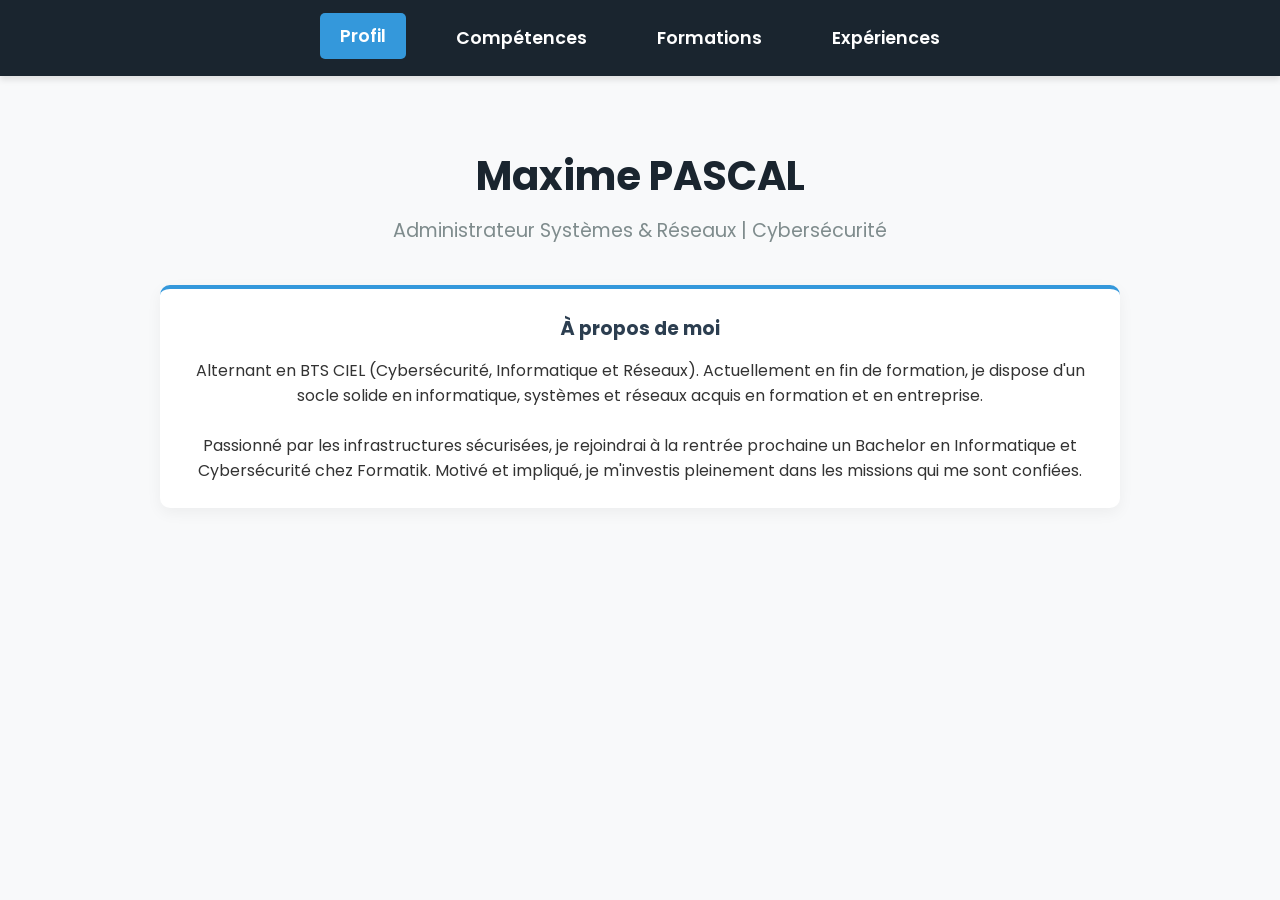
==== index.html @ 517c284e "first commit" ====
<!DOCTYPE html>
<html lang="fr">
<head>
    <meta charset="UTF-8">
    <meta name="viewport" content="width=device-width, initial-scale=1.0">
    <title>Maxime PASCAL - Portfolio</title>
    <link rel="stylesheet" href="style.css">
</head>
<body>

    <header>
        <nav>
            <a href="index.html" class="active">Profil</a>
            <a href="competences.html">Compétences</a>
            <a href="formations.html">Formations</a>
            <a href="experiences.html">Expériences</a>
        </nav>
    </header>

    <div class="container">
        <h1>Maxime PASCAL</h1>
        <p class="subtitle">Administrateur Systèmes & Réseaux | Cybersécurité</p>
        
        <div class="card" style="text-align: center;">
            <h3>À propos de moi</h3>
            <p>Alternant en BTS CIEL (Cybersécurité, Informatique et Réseaux). Actuellement en fin de formation, je dispose d'un socle solide en informatique, systèmes et réseaux acquis en formation et en entreprise.</p>
            <br>
            <p>Passionné par les infrastructures sécurisées, je rejoindrai à la rentrée prochaine un Bachelor en Informatique et Cybersécurité chez Formatik. Motivé et impliqué, je m'investis pleinement dans les missions qui me sont confiées.</p>
        </div>
    </div>

    <script src="script.js"></script>
</body>
</html>
---- style.css ----
/* Importation d'une police moderne */
@import url('https://fonts.googleapis.com/css2?family=Poppins:wght@300;400;600&display=swap');

* {
    margin: 0;
    padding: 0;
    box-sizing: border-box;
    font-family: 'Poppins', sans-serif;
}

body {
    background-color: #f8f9fa;
    color: #333;
}

/* Barre de navigation */
header {
    background-color: #1a252f;
    padding: 15px 0;
    position: sticky;
    top: 0;
    z-index: 1000;
    box-shadow: 0 4px 6px rgba(0,0,0,0.1);
}

nav {
    display: flex;
    justify-content: center;
    gap: 30px;
}

nav a {
    color: white;
    text-decoration: none;
    font-size: 1.1rem;
    font-weight: 600;
    padding: 10px 20px;
    border-radius: 5px;
    transition: background 0.3s ease, transform 0.2s;
}

nav a:hover, nav a.active {
    background-color: #3498db;
    transform: translateY(-2px);
}

/* Conteneur principal */
.container {
    max-width: 1000px;
    margin: 50px auto;
    padding: 20px;
    animation: fadeIn 0.8s ease-in-out;
}

/* Titres */
h1 {
    font-size: 2.5rem;
    color: #1a252f;
    margin-bottom: 10px;
    text-align: center;
}

h2 {
    color: #3498db;
    margin-bottom: 30px;
    text-align: center;
}

p.subtitle {
    text-align: center;
    font-size: 1.2rem;
    color: #7f8c8d;
    margin-bottom: 40px;
}

/* Grille pour les cartes (compétences, expériences...) */
.grid {
    display: grid;
    grid-template-columns: repeat(auto-fit, minmax(300px, 1fr));
    gap: 20px;
}

/* Style des cartes */
.card {
    background: white;
    padding: 25px;
    border-radius: 10px;
    box-shadow: 0 5px 15px rgba(0,0,0,0.05);
    border-top: 4px solid #3498db;
    transition: transform 0.3s, box-shadow 0.3s;
}

.card:hover {
    transform: translateY(-10px);
    box-shadow: 0 10px 25px rgba(0,0,0,0.15);
}

.card h3 {
    margin-bottom: 15px;
    color: #2c3e50;
}

/* Tags pour les technos */
.tags {
    margin-top: 15px;
}

.tag {
    display: inline-block;
    background: #ecf0f1;
    color: #2c3e50;
    padding: 5px 12px;
    border-radius: 20px;
    font-size: 0.9rem;
    margin: 5px 5px 0 0;
    font-weight: 600;
}

/* Animation d'apparition */
@keyframes fadeIn {
    from { opacity: 0; transform: translateY(20px); }
    to { opacity: 1; transform: translateY(0); }
}
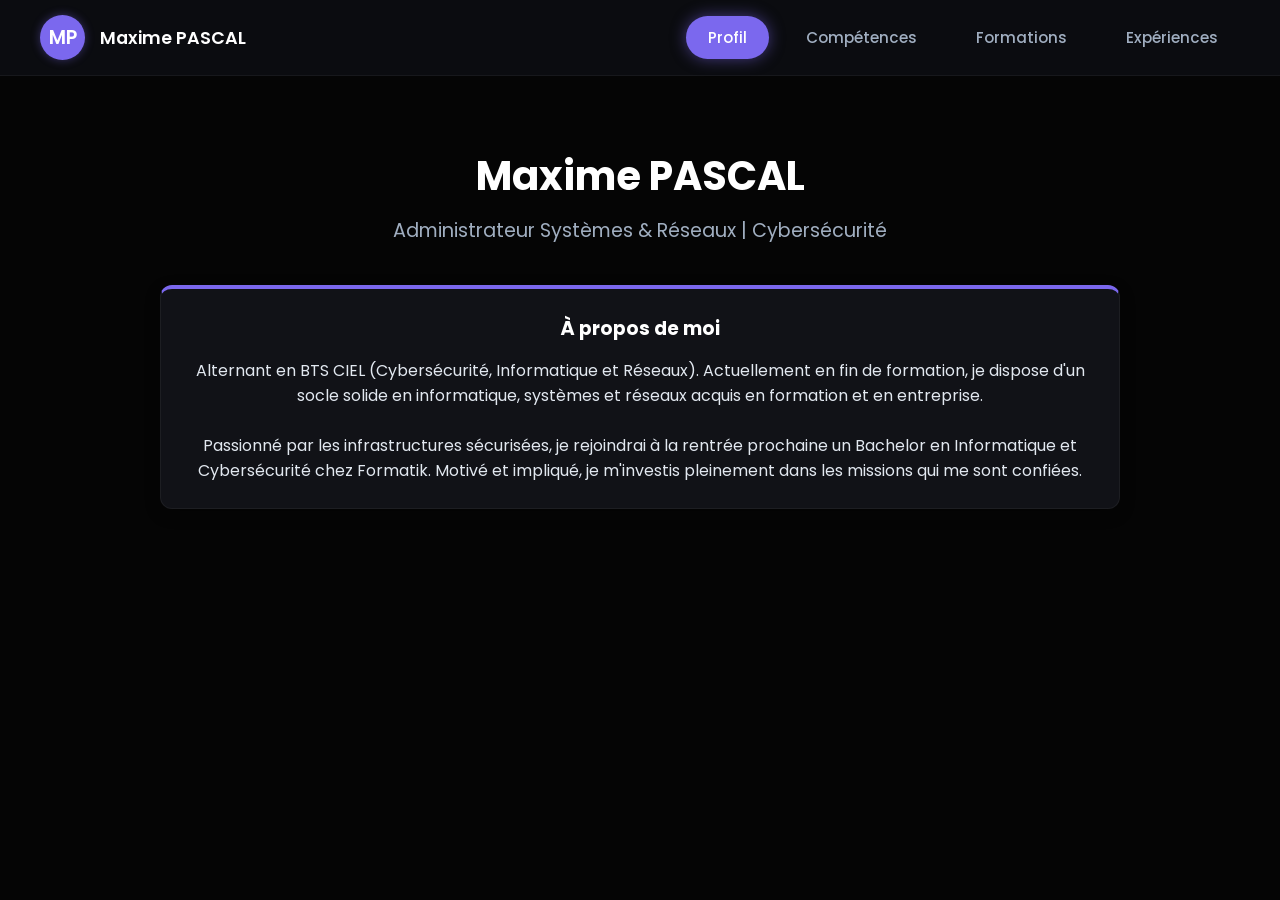
==== commit d96742d4: "V1.1" ====
--- a/index.html
+++ b/index.html
@@ -9,6 +9,17 @@
 <body>
 
     <header>
+        <div class="profile-section">
+            <div class="profile-badge">MP</div>
+            <span class="profile-name">Maxime PASCAL</span>
+            
+            <div class="profile-tooltip">
+                <p>BTS CIEL / Futur Bachelor Cybersécurité</p>
+                <p>19 ans</p>
+                <p>Permis B - Véhiculé</p>
+            </div>
+        </div>
+
         <nav>
             <a href="index.html" class="active">Profil</a>
             <a href="competences.html">Compétences</a>
@@ -29,6 +40,5 @@
         </div>
     </div>
 
-    <script src="script.js"></script>
 </body>
 </html>
--- a/style.css
+++ b/style.css
@@ -1,5 +1,4 @@
-/* Importation d'une police moderne */
-@import url('https://fonts.googleapis.com/css2?family=Poppins:wght@300;400;600&display=swap');
+@import url('https://fonts.googleapis.com/css2?family=Poppins:wght@300;400;500;600&display=swap');
 
 * {
     margin: 0;
@@ -8,43 +7,119 @@
     font-family: 'Poppins', sans-serif;
 }
 
+/* --- MODE SOMBRE GLOBAL --- */
 body {
-    background-color: #f8f9fa;
-    color: #333;
+    background-color: #050505; /* Fond noir profond */
+    color: #e2e8f0; /* Texte gris clair */
 }
 
-/* Barre de navigation */
+/* --- LE HEADER --- */
 header {
-    background-color: #1a252f;
-    padding: 15px 0;
+    background-color: #0b0c10;
+    padding: 15px 40px;
+    display: flex;
+    justify-content: space-between;
+    align-items: center;
     position: sticky;
     top: 0;
     z-index: 1000;
-    box-shadow: 0 4px 6px rgba(0,0,0,0.1);
+    border-bottom: 1px solid rgba(255, 255, 255, 0.05);
 }
 
+/* --- PROFIL (GAUCHE) --- */
+.profile-section {
+    display: flex;
+    align-items: center;
+    gap: 15px;
+    position: relative;
+    cursor: default;
+}
+
+/* Le cercle avec les initiales MP */
+.profile-badge {
+    width: 45px;
+    height: 45px;
+    border-radius: 50%;
+    background-color: #7B68EE; /* Violet/Bleu */
+    color: white;
+    display: flex;
+    align-items: center;
+    justify-content: center;
+    font-weight: 600;
+    font-size: 1.2rem;
+    box-shadow: 0 0 10px rgba(123, 104, 238, 0.4);
+    border: 2px solid transparent;
+    transition: all 0.3s ease;
+}
+
+.profile-name {
+    color: white;
+    font-weight: 600;
+    font-size: 1.1rem;
+}
+
+.profile-section:hover .profile-badge {
+    box-shadow: 0 0 20px rgba(123, 104, 238, 0.8);
+}
+
+/* --- BULLE D'INFO AU SURVOL --- */
+.profile-tooltip {
+    position: absolute;
+    top: 100%; 
+    left: 0;
+    margin-top: 15px;
+    background-color: #1a1b26;
+    color: #cbd5e1;
+    padding: 15px;
+    border-radius: 12px;
+    width: max-content;
+    box-shadow: 0 10px 25px rgba(0,0,0,0.8);
+    border: 1px solid rgba(255, 255, 255, 0.1);
+    
+    /* Animation gérée ici */
+    opacity: 0;
+    visibility: hidden;
+    transform: translateY(-15px);
+    transition: all 0.3s cubic-bezier(0.68, -0.55, 0.265, 1.55);
+    z-index: 1001;
+}
+
+.profile-tooltip p {
+    margin: 8px 0;
+    font-size: 0.9rem;
+}
+
+/* Fait apparaître la bulle quand la souris est sur la zone profil */
+.profile-section:hover .profile-tooltip {
+    opacity: 1;
+    visibility: visible;
+    transform: translateY(0);
+}
+
+/* --- MENU DE NAVIGATION (DROITE) --- */
 nav {
     display: flex;
-    justify-content: center;
-    gap: 30px;
+    gap: 15px;
 }
 
 nav a {
-    color: white;
+    background-color: transparent;
+    color: #a0aec0;
     text-decoration: none;
-    font-size: 1.1rem;
-    font-weight: 600;
-    padding: 10px 20px;
-    border-radius: 5px;
-    transition: background 0.3s ease, transform 0.2s;
+    font-size: 0.95rem;
+    font-weight: 500;
+    padding: 10px 22px;
+    border-radius: 30px;
+    transition: all 0.3s ease;
 }
 
 nav a:hover, nav a.active {
-    background-color: #3498db;
-    transform: translateY(-2px);
+    background-color: #7B68EE;
+    box-shadow: 0 0 15px rgba(123, 104, 238, 0.5);
+    color: white;
 }
 
-/* Conteneur principal */
+/* --- CONTENU DES PAGES (Cartes et textes) --- */
 .container {
     max-width: 1000px;
     margin: 50px auto;
@@ -52,71 +127,46 @@
     animation: fadeIn 0.8s ease-in-out;
 }
 
-/* Titres */
-h1 {
-    font-size: 2.5rem;
-    color: #1a252f;
-    margin-bottom: 10px;
-    text-align: center;
-}
+h1 { font-size: 2.5rem; color: #fff; margin-bottom: 10px; text-align: center; }
+h2 { color: #7B68EE; margin-bottom: 30px; text-align: center; font-size: 2rem; }
+p.subtitle { text-align: center; font-size: 1.2rem; color: #a0aec0; margin-bottom: 40px; }
 
-h2 {
-    color: #3498db;
-    margin-bottom: 30px;
-    text-align: center;
-}
-
-p.subtitle {
-    text-align: center;
-    font-size: 1.2rem;
-    color: #7f8c8d;
-    margin-bottom: 40px;
-}
-
-/* Grille pour les cartes (compétences, expériences...) */
 .grid {
     display: grid;
     grid-template-columns: repeat(auto-fit, minmax(300px, 1fr));
     gap: 20px;
 }
 
-/* Style des cartes */
 .card {
-    background: white;
+    background: #111217;
     padding: 25px;
-    border-radius: 10px;
-    box-shadow: 0 5px 15px rgba(0,0,0,0.05);
-    border-top: 4px solid #3498db;
+    border-radius: 12px;
+    box-shadow: 0 5px 15px rgba(0,0,0,0.3);
+    border: 1px solid rgba(255,255,255,0.05);
+    border-top: 4px solid #7B68EE;
     transition: transform 0.3s, box-shadow 0.3s;
 }
 
 .card:hover {
     transform: translateY(-10px);
-    box-shadow: 0 10px 25px rgba(0,0,0,0.15);
+    box-shadow: 0 10px 25px rgba(123, 104, 238, 0.2);
 }
 
-.card h3 {
-    margin-bottom: 15px;
-    color: #2c3e50;
-}
+.card h3 { margin-bottom: 15px; color: #fff; }
 
-/* Tags pour les technos */
-.tags {
-    margin-top: 15px;
-}
-
+.tags { margin-top: 15px; }
 .tag {
     display: inline-block;
-    background: #ecf0f1;
-    color: #2c3e50;
+    background: rgba(123, 104, 238, 0.2);
+    color: #7B68EE;
     padding: 5px 12px;
     border-radius: 20px;
     font-size: 0.9rem;
     margin: 5px 5px 0 0;
     font-weight: 600;
+    border: 1px solid rgba(123, 104, 238, 0.3);
 }
 
-/* Animation d'apparition */
 @keyframes fadeIn {
     from { opacity: 0; transform: translateY(20px); }
     to { opacity: 1; transform: translateY(0); }
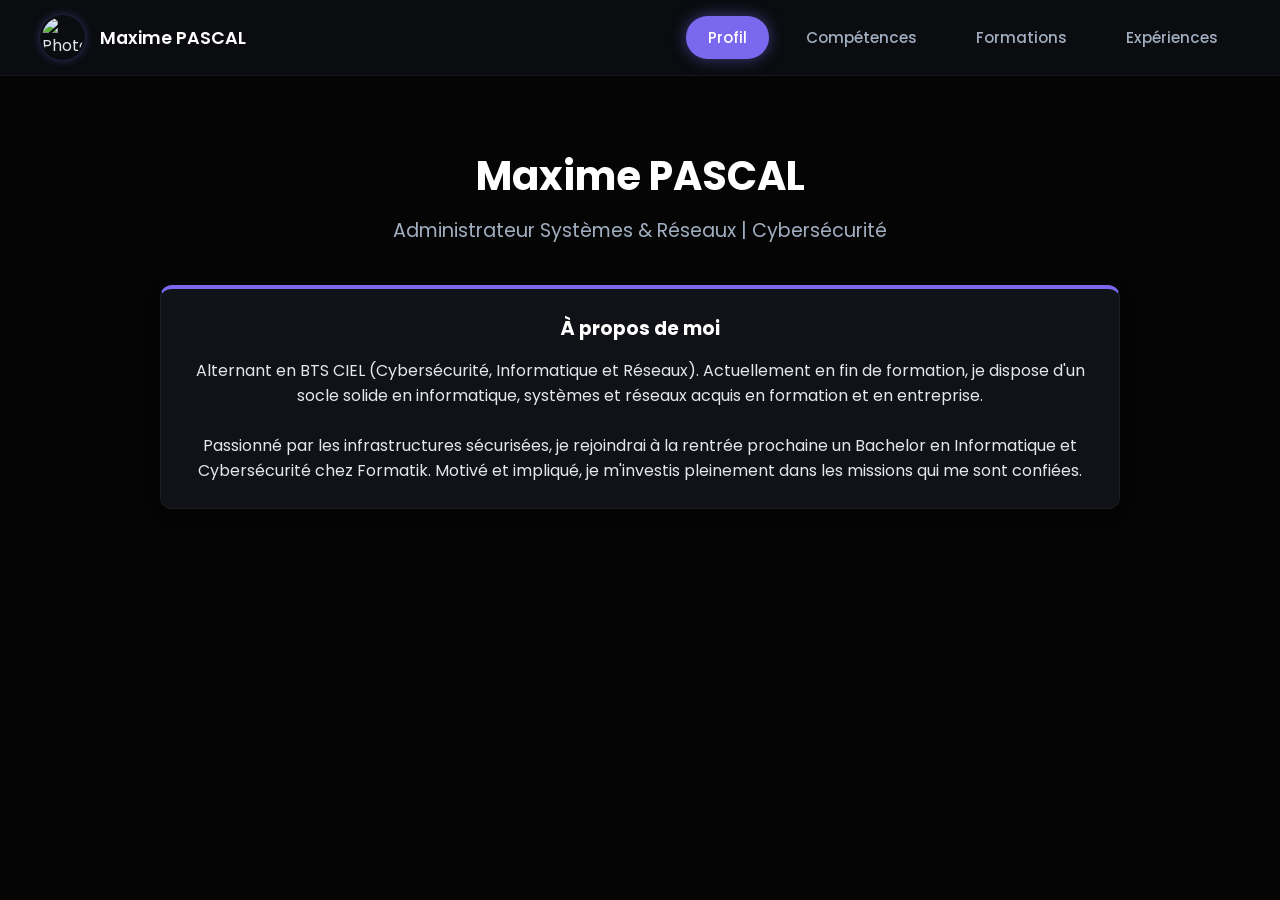
==== commit 518097fc: "V1.1.1" ====
--- a/index.html
+++ b/index.html
@@ -10,13 +10,13 @@
 
     <header>
         <div class="profile-section">
-            <div class="profile-badge">MP</div>
+            <img src="image\Photo_Pascal_maxime.JPEG" alt="Photo de Maxime PASCAL" class="profile-pic">
             <span class="profile-name">Maxime PASCAL</span>
             
             <div class="profile-tooltip">
-                <p>BTS CIEL / Futur Bachelor Cybersécurité</p>
-                <p>19 ans</p>
-                <p>Permis B - Véhiculé</p>
+                <p>🎓 BTS CIEL / Futur Bachelor Cybersécurité</p>
+                <p>🎂 19 ans</p>
+                <p>🚗 Permis B - Véhiculé</p>
             </div>
         </div>
 
--- a/style.css
+++ b/style.css
@@ -35,23 +35,21 @@
     cursor: default;
 }
 
-/* Le cercle avec les initiales MP */
-.profile-badge {
+/* --- La photo de profil circulaire --- */
+.profile-pic {
     width: 45px;
     height: 45px;
-    border-radius: 50%;
-    background-color: #7B68EE; /* Violet/Bleu */
-    color: white;
-    display: flex;
-    align-items: center;
-    justify-content: center;
-    font-weight: 600;
-    font-size: 1.2rem;
+    border-radius: 50%; /* C'est ça qui rend l'image parfaitement ronde */
+    object-fit: cover;  /* C'est ça qui recadre l'image sans l'écraser */
     box-shadow: 0 0 10px rgba(123, 104, 238, 0.4);
     border: 2px solid transparent;
     transition: all 0.3s ease;
 }
 
+.profile-section:hover .profile-pic {
+    box-shadow: 0 0 20px rgba(123, 104, 238, 0.8);
+    border-color: #7B68EE; /* Ajoute un petit contour violet au survol */
+}
 .profile-name {
     color: white;
     font-weight: 600;
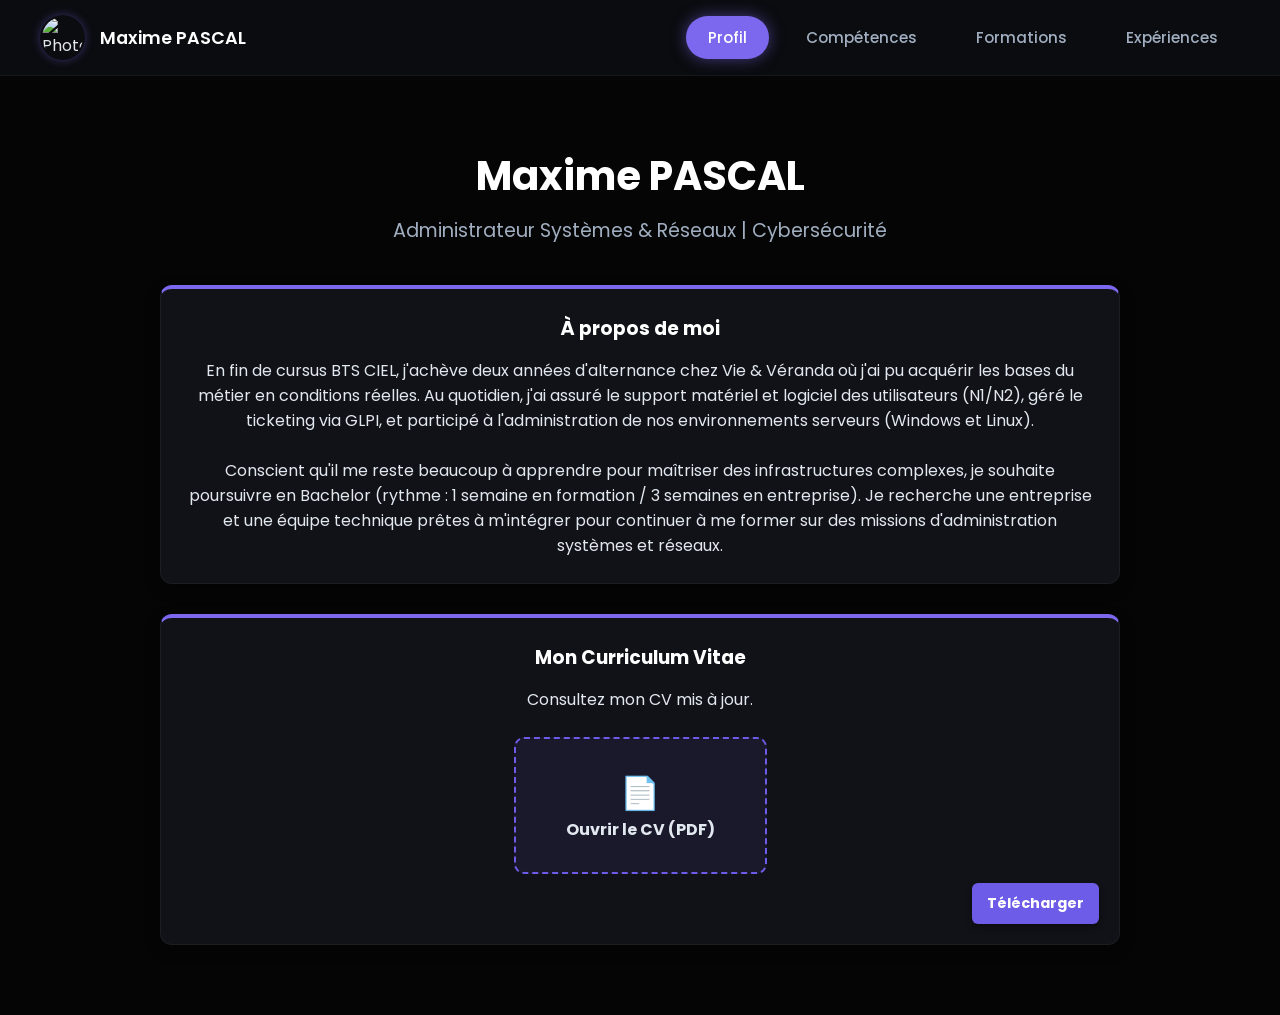
==== commit 0930b6b5: "V1.2" ====
--- a/index.html
+++ b/index.html
@@ -10,13 +10,13 @@
 
     <header>
         <div class="profile-section">
-            <img src="image\Photo_Pascal_maxime.JPEG" alt="Photo de Maxime PASCAL" class="profile-pic">
+            <img src="image/Photo_Pascal_maxime.JPEG" alt="Photo de Maxime PASCAL" class="profile-pic">
             <span class="profile-name">Maxime PASCAL</span>
             
             <div class="profile-tooltip">
-                <p>🎓 BTS CIEL / Futur Bachelor Cybersécurité</p>
-                <p>🎂 19 ans</p>
-                <p>🚗 Permis B - Véhiculé</p>
+                <p>BTS CIEL / Futur Bachelor Cybersécurité</p>
+                <p>19 ans</p>
+                <p>Permis B - Véhiculé</p>
             </div>
         </div>
 
@@ -32,11 +32,28 @@
         <h1>Maxime PASCAL</h1>
         <p class="subtitle">Administrateur Systèmes & Réseaux | Cybersécurité</p>
         
-        <div class="card" style="text-align: center;">
+        <div class="card" style="text-align: center; margin-bottom: 30px;">
             <h3>À propos de moi</h3>
-            <p>Alternant en BTS CIEL (Cybersécurité, Informatique et Réseaux). Actuellement en fin de formation, je dispose d'un socle solide en informatique, systèmes et réseaux acquis en formation et en entreprise.</p>
+            <p>En fin de cursus BTS CIEL, j'achève deux années d'alternance chez Vie & Véranda où j'ai pu acquérir les bases du métier en conditions réelles. Au quotidien, j'ai assuré le support matériel et logiciel des utilisateurs (N1/N2), géré le ticketing via GLPI, et participé à l'administration de nos environnements serveurs (Windows et Linux).</p>
             <br>
-            <p>Passionné par les infrastructures sécurisées, je rejoindrai à la rentrée prochaine un Bachelor en Informatique et Cybersécurité chez Formatik. Motivé et impliqué, je m'investis pleinement dans les missions qui me sont confiées.</p>
+            <p>Conscient qu'il me reste beaucoup à apprendre pour maîtriser des infrastructures complexes, je souhaite poursuivre en Bachelor (rythme : 1 semaine en formation / 3 semaines en entreprise). Je recherche une entreprise et une équipe technique prêtes à m'intégrer pour continuer à me former sur des missions d'administration systèmes et réseaux.</p>
+        </div>
+
+        <div class="card cv-card" style="text-align: center; position: relative; padding-bottom: 70px;">
+            <h3>Mon Curriculum Vitae</h3>
+            <p>Consultez mon CV mis à jour.</p>
+            <br>
+            
+            <a href="CV_Maxime_PASCAL.pdf" target="_blank" style="text-decoration: none; color: inherit; display: inline-block;">
+                <div style="background-color: rgba(108, 92, 231, 0.1); border: 2px dashed #6c5ce7; padding: 30px 50px; border-radius: 10px; cursor: pointer; transition: 0.3s;" onmouseover="this.style.backgroundColor='rgba(108, 92, 231, 0.2)'" onmouseout="this.style.backgroundColor='rgba(108, 92, 231, 0.1)'">
+                    <span style="font-size: 2em;">📄</span><br>
+                    <strong>Ouvrir le CV (PDF)</strong>
+                </div>
+            </a>
+            
+            <a href="CV_Maxime_PASCAL.pdf" download="CV_Maxime_PASCAL.pdf" style="position: absolute; bottom: 20px; right: 20px; background-color: #6c5ce7; color: white; padding: 10px 15px; text-decoration: none; border-radius: 6px; font-weight: bold; font-size: 0.9em; box-shadow: 0 4px 6px rgba(0,0,0,0.3); transition: background-color 0.3s;" onmouseover="this.style.backgroundColor='#5a4bcf'" onmouseout="this.style.backgroundColor='#6c5ce7'">
+                Télécharger
+            </a>
         </div>
     </div>
 
--- a/style.css
+++ b/style.css
@@ -133,8 +133,17 @@
     display: grid;
     grid-template-columns: repeat(auto-fit, minmax(300px, 1fr));
     gap: 20px;
+    position: relative;
 }
 
+/* 🌟 L'astuce magique : masque les autres cartes quand l'une d'elles est survolée */
+.grid:has(.card:hover) .card:not(:hover) {
+    opacity: 0; /* Rend les autres cartes transparentes */
+    transform: scale(0.9); /* Les réduit légèrement pendant qu'elles disparaissent */
+    pointer-events: none; /* Empêche de les survoler par erreur pendant l'animation */
+}
+
+/* --- LES CARTES --- */
 .card {
     background: #111217;
     padding: 25px;
@@ -142,14 +151,26 @@
     box-shadow: 0 5px 15px rgba(0,0,0,0.3);
     border: 1px solid rgba(255,255,255,0.05);
     border-top: 4px solid #7B68EE;
-    transition: transform 0.3s, box-shadow 0.3s;
+    position: relative;
+    z-index: 1;
+    
+    /* On applique la transition sur tout (zoom, opacité, ombre) pour que ce soit fluide */
+    transition: all 0.4s cubic-bezier(0.25, 0.8, 0.25, 1);
 }
 
 .card:hover {
-    transform: translateY(-10px);
-    box-shadow: 0 10px 25px rgba(123, 104, 238, 0.2);
+    /* 🔍 C'est ici qu'on gère le gros zoom (1.3 = +30%) */
+    transform: scale(1.3); 
+    box-shadow: 0 30px 60px rgba(123, 104, 238, 0.5);
+    z-index: 100; /* Fait passer la carte par-dessus les autres */
 }
-
+.card-img {
+    width: 100%; /* L'image prend toute la largeur de la carte */
+    height: 150px; /* Tu peux ajuster cette hauteur */
+    object-fit: cover; /* Coupe l'image proprement si elle ne rentre pas */
+    border-radius: 8px; /* Bords légèrement arrondis */
+    margin-bottom: 15px; /* Espace avec le titre en dessous */
+}
 .card h3 { margin-bottom: 15px; color: #fff; }
 
 .tags { margin-top: 15px; }
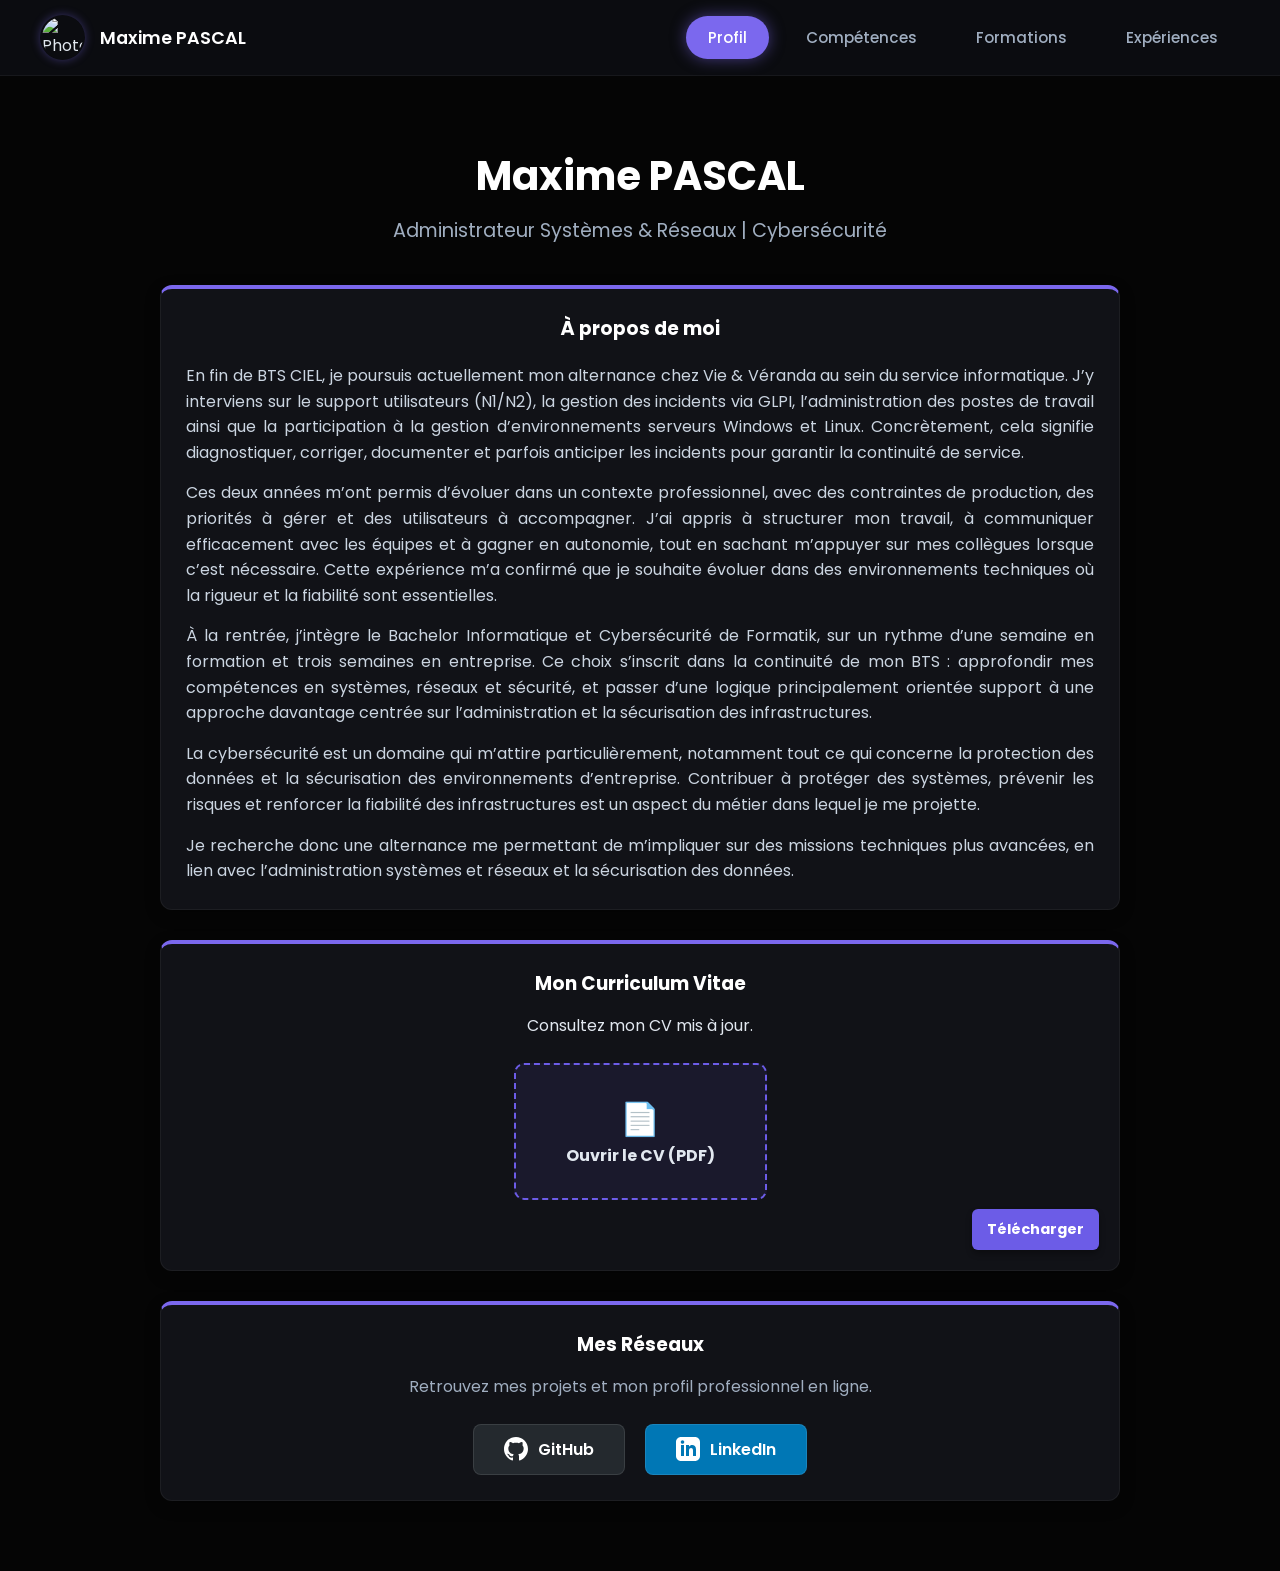
==== commit dd5bdc13: "MAJ Profil" ====
--- a/index.html
+++ b/index.html
@@ -32,11 +32,19 @@
         <h1>Maxime PASCAL</h1>
         <p class="subtitle">Administrateur Systèmes & Réseaux | Cybersécurité</p>
         
-        <div class="card" style="text-align: center; margin-bottom: 30px;">
-            <h3>À propos de moi</h3>
-            <p>En fin de cursus BTS CIEL, j'achève deux années d'alternance chez Vie & Véranda où j'ai pu acquérir les bases du métier en conditions réelles. Au quotidien, j'ai assuré le support matériel et logiciel des utilisateurs (N1/N2), géré le ticketing via GLPI, et participé à l'administration de nos environnements serveurs (Windows et Linux).</p>
-            <br>
-            <p>Conscient qu'il me reste beaucoup à apprendre pour maîtriser des infrastructures complexes, je souhaite poursuivre en Bachelor (rythme : 1 semaine en formation / 3 semaines en entreprise). Je recherche une entreprise et une équipe technique prêtes à m'intégrer pour continuer à me former sur des missions d'administration systèmes et réseaux.</p>
+        <div class="card" style="margin-bottom: 30px;">
+            <h3 style="text-align: center; margin-bottom: 20px;">À propos de moi</h3>
+            <div style="text-align: justify; line-height: 1.6; color: #cbd5e1;">
+                <p style="margin-bottom: 15px;">En fin de BTS CIEL, je poursuis actuellement mon alternance chez Vie & Véranda au sein du service informatique. J’y interviens sur le support utilisateurs (N1/N2), la gestion des incidents via GLPI, l’administration des postes de travail ainsi que la participation à la gestion d’environnements serveurs Windows et Linux. Concrètement, cela signifie diagnostiquer, corriger, documenter et parfois anticiper les incidents pour garantir la continuité de service.</p>
+                
+                <p style="margin-bottom: 15px;">Ces deux années m’ont permis d’évoluer dans un contexte professionnel, avec des contraintes de production, des priorités à gérer et des utilisateurs à accompagner. J’ai appris à structurer mon travail, à communiquer efficacement avec les équipes et à gagner en autonomie, tout en sachant m’appuyer sur mes collègues lorsque c’est nécessaire. Cette expérience m’a confirmé que je souhaite évoluer dans des environnements techniques où la rigueur et la fiabilité sont essentielles.</p>
+                
+                <p style="margin-bottom: 15px;">À la rentrée, j’intègre le Bachelor Informatique et Cybersécurité de Formatik, sur un rythme d’une semaine en formation et trois semaines en entreprise. Ce choix s’inscrit dans la continuité de mon BTS : approfondir mes compétences en systèmes, réseaux et sécurité, et passer d’une logique principalement orientée support à une approche davantage centrée sur l’administration et la sécurisation des infrastructures.</p>
+                
+                <p style="margin-bottom: 15px;">La cybersécurité est un domaine qui m’attire particulièrement, notamment tout ce qui concerne la protection des données et la sécurisation des environnements d’entreprise. Contribuer à protéger des systèmes, prévenir les risques et renforcer la fiabilité des infrastructures est un aspect du métier dans lequel je me projette.</p>
+                
+                <p>Je recherche donc une alternance me permettant de m’impliquer sur des missions techniques plus avancées, en lien avec l’administration systèmes et réseaux et la sécurisation des données.</p>
+            </div>
         </div>
 
         <div class="card cv-card" style="text-align: center; position: relative; padding-bottom: 70px;">
@@ -55,6 +63,30 @@
                 Télécharger
             </a>
         </div>
+
+        <div class="card" style="text-align: center; margin-top: 30px;">
+            <h3>Mes Réseaux</h3>
+            <p style="color: #a0aec0; margin-bottom: 25px;">Retrouvez mes projets et mon profil professionnel en ligne.</p>
+            
+            <div style="display: flex; justify-content: center; gap: 20px; flex-wrap: wrap;">
+                
+                <a href="https://github.com/pascalmaxime" target="_blank" style="display: flex; align-items: center; gap: 10px; background-color: #24292e; color: white; padding: 12px 30px; text-decoration: none; border-radius: 8px; font-weight: 600; font-size: 1rem; transition: background-color 0.3s, transform 0.2s; border: 1px solid rgba(255,255,255,0.1);" onmouseover="this.style.backgroundColor='#1b1f23'; this.style.transform='scale(1.05)';" onmouseout="this.style.backgroundColor='#24292e'; this.style.transform='scale(1)';">
+                    <svg width="24" height="24" viewBox="0 0 24 24" fill="currentColor">
+                        <path d="M12 0c-6.626 0-12 5.373-12 12 0 5.302 3.438 9.8 8.207 11.387.599.111.793-.261.793-.577v-2.234c-3.338.726-4.033-1.416-4.033-1.416-.546-1.387-1.333-1.756-1.333-1.756-1.089-.745.083-.729.083-.729 1.205.084 1.839 1.237 1.839 1.237 1.07 1.834 2.807 1.304 3.492.997.107-.775.418-1.305.762-1.604-2.665-.305-5.467-1.334-5.467-5.931 0-1.311.469-2.381 1.236-3.221-.124-.303-.535-1.524.117-3.176 0 0 1.008-.322 3.301 1.23.957-.266 1.983-.399 3.003-.404 1.02.005 2.047.138 3.006.404 2.291-1.552 3.297-1.23 3.297-1.23.653 1.653.242 2.874.118 3.176.77.84 1.235 1.911 1.235 3.221 0 4.609-2.807 5.624-5.479 5.921.43.372.823 1.102.823 2.222v3.293c0 .319.192.694.801.576 4.765-1.589 8.199-6.086 8.199-11.386 0-6.627-5.373-12-12-12z"/>
+                    </svg>
+                    GitHub
+                </a>
+
+                <a href="https://www.linkedin.com/in/maxime-pascal-6630ab328/" target="_blank" style="display: flex; align-items: center; gap: 10px; background-color: #0077b5; color: white; padding: 12px 30px; text-decoration: none; border-radius: 8px; font-weight: 600; font-size: 1rem; transition: background-color 0.3s, transform 0.2s; border: 1px solid rgba(255,255,255,0.1);" onmouseover="this.style.backgroundColor='#005885'; this.style.transform='scale(1.05)';" onmouseout="this.style.backgroundColor='#0077b5'; this.style.transform='scale(1)';">
+                    <svg width="24" height="24" viewBox="0 0 24 24" fill="currentColor">
+                        <path d="M19 0h-14c-2.761 0-5 2.239-5 5v14c0 2.761 2.239 5 5 5h14c2.762 0 5-2.239 5-5v-14c0-2.761-2.238-5-5-5zm-11 19h-3v-11h3v11zm-1.5-12.268c-.966 0-1.75-.79-1.75-1.764s.784-1.764 1.75-1.764 1.75.79 1.75 1.764-.783 1.764-1.75 1.764zm13.5 12.268h-3v-5.604c0-3.368-4-3.113-4 0v5.604h-3v-11h3v1.765c1.396-2.586 7-2.777 7 2.476v6.759z"/>
+                    </svg>
+                    LinkedIn
+                </a>
+
+            </div>
+        </div>
+
     </div>
 
 </body>
--- a/style.css
+++ b/style.css
@@ -133,17 +133,8 @@
     display: grid;
     grid-template-columns: repeat(auto-fit, minmax(300px, 1fr));
     gap: 20px;
-    position: relative;
 }
 
-/* 🌟 L'astuce magique : masque les autres cartes quand l'une d'elles est survolée */
-.grid:has(.card:hover) .card:not(:hover) {
-    opacity: 0; /* Rend les autres cartes transparentes */
-    transform: scale(0.9); /* Les réduit légèrement pendant qu'elles disparaissent */
-    pointer-events: none; /* Empêche de les survoler par erreur pendant l'animation */
-}
-
-/* --- LES CARTES --- */
 .card {
     background: #111217;
     padding: 25px;
@@ -151,26 +142,14 @@
     box-shadow: 0 5px 15px rgba(0,0,0,0.3);
     border: 1px solid rgba(255,255,255,0.05);
     border-top: 4px solid #7B68EE;
-    position: relative;
-    z-index: 1;
-    
-    /* On applique la transition sur tout (zoom, opacité, ombre) pour que ce soit fluide */
-    transition: all 0.4s cubic-bezier(0.25, 0.8, 0.25, 1);
+    transition: transform 0.3s, box-shadow 0.3s;
 }
 
 .card:hover {
-    /* 🔍 C'est ici qu'on gère le gros zoom (1.3 = +30%) */
-    transform: scale(1.3); 
-    box-shadow: 0 30px 60px rgba(123, 104, 238, 0.5);
-    z-index: 100; /* Fait passer la carte par-dessus les autres */
+    transform: translateY(-10px);
+    box-shadow: 0 10px 25px rgba(123, 104, 238, 0.2);
 }
-.card-img {
-    width: 100%; /* L'image prend toute la largeur de la carte */
-    height: 150px; /* Tu peux ajuster cette hauteur */
-    object-fit: cover; /* Coupe l'image proprement si elle ne rentre pas */
-    border-radius: 8px; /* Bords légèrement arrondis */
-    margin-bottom: 15px; /* Espace avec le titre en dessous */
-}
+
 .card h3 { margin-bottom: 15px; color: #fff; }
 
 .tags { margin-top: 15px; }
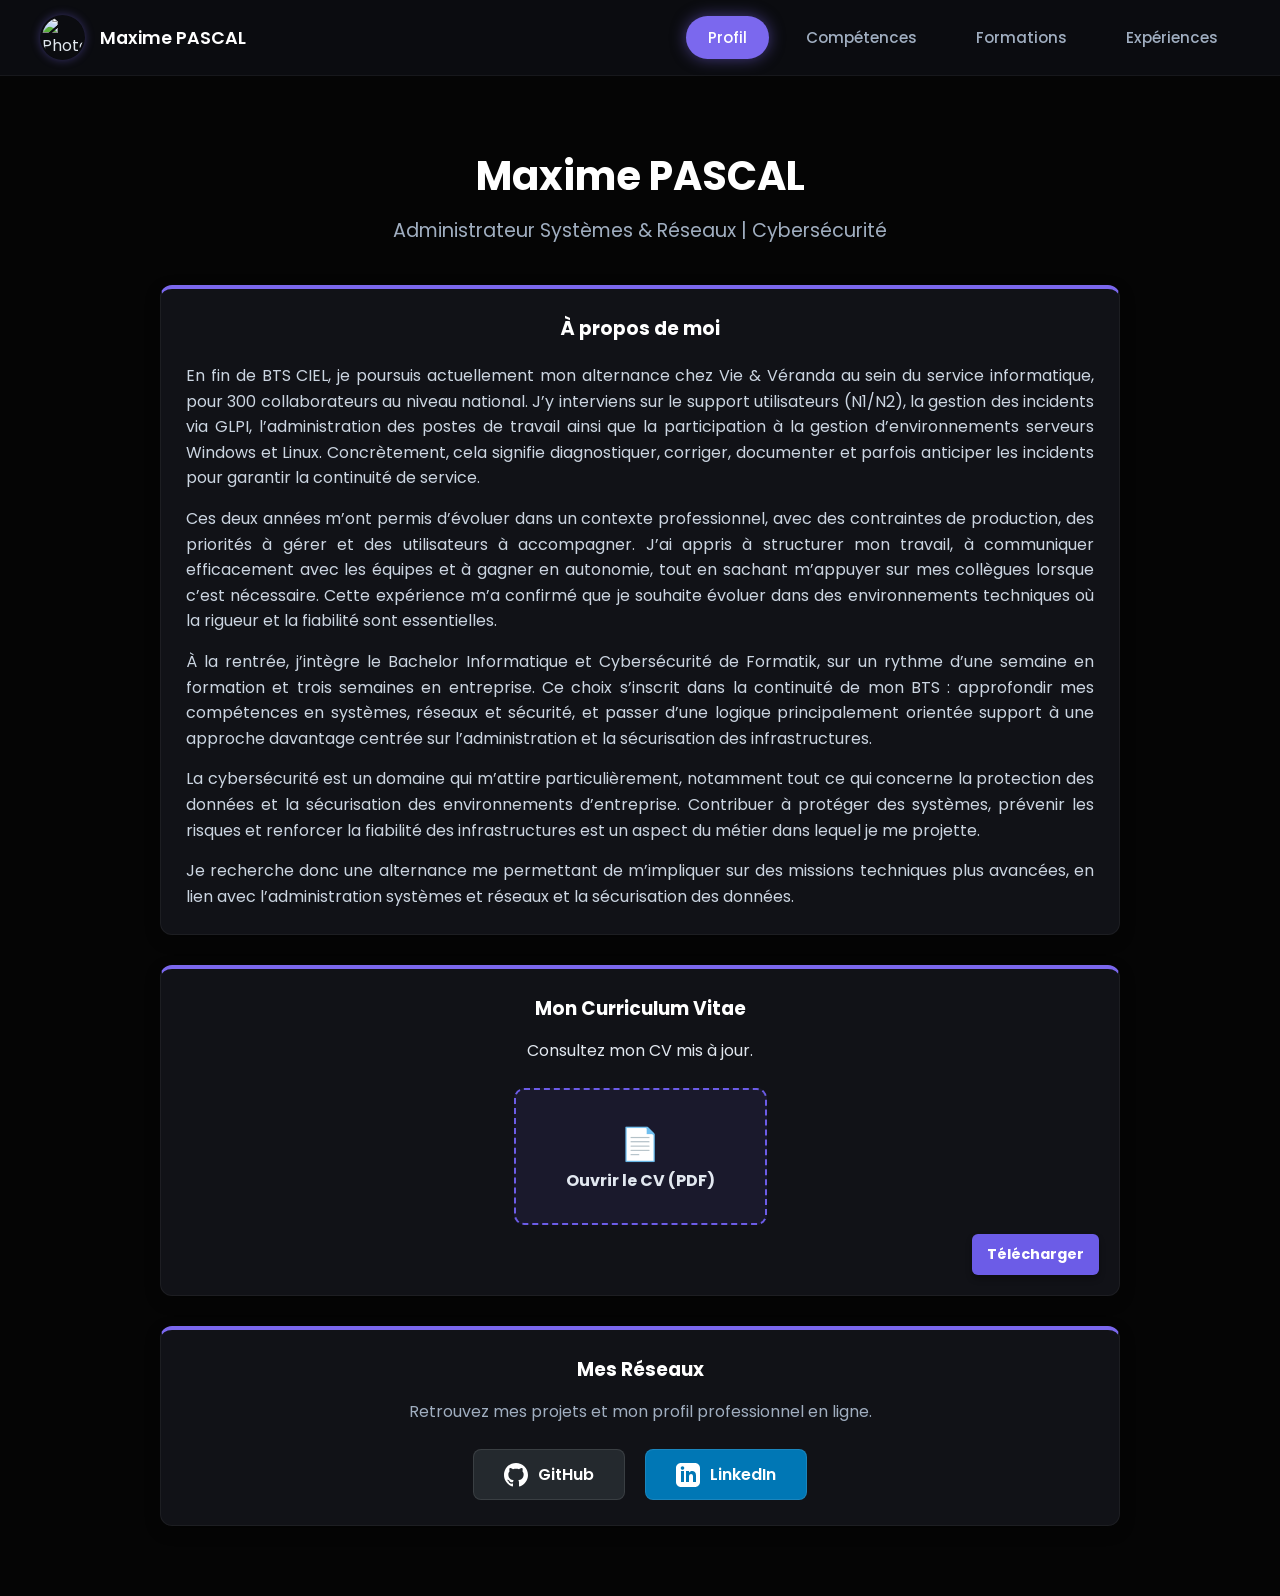
==== commit 0041701e: "MAJ Structure site portfolio" ====
--- a/index.html
+++ b/index.html
@@ -35,7 +35,7 @@
         <div class="card" style="margin-bottom: 30px;">
             <h3 style="text-align: center; margin-bottom: 20px;">À propos de moi</h3>
             <div style="text-align: justify; line-height: 1.6; color: #cbd5e1;">
-                <p style="margin-bottom: 15px;">En fin de BTS CIEL, je poursuis actuellement mon alternance chez Vie & Véranda au sein du service informatique. J’y interviens sur le support utilisateurs (N1/N2), la gestion des incidents via GLPI, l’administration des postes de travail ainsi que la participation à la gestion d’environnements serveurs Windows et Linux. Concrètement, cela signifie diagnostiquer, corriger, documenter et parfois anticiper les incidents pour garantir la continuité de service.</p>
+                <p style="margin-bottom: 15px;">En fin de BTS CIEL, je poursuis actuellement mon alternance chez Vie & Véranda au sein du service informatique, pour 300 collaborateurs au niveau national. J’y interviens sur le support utilisateurs (N1/N2), la gestion des incidents via GLPI, l’administration des postes de travail ainsi que la participation à la gestion d’environnements serveurs Windows et Linux. Concrètement, cela signifie diagnostiquer, corriger, documenter et parfois anticiper les incidents pour garantir la continuité de service.</p>
                 
                 <p style="margin-bottom: 15px;">Ces deux années m’ont permis d’évoluer dans un contexte professionnel, avec des contraintes de production, des priorités à gérer et des utilisateurs à accompagner. J’ai appris à structurer mon travail, à communiquer efficacement avec les équipes et à gagner en autonomie, tout en sachant m’appuyer sur mes collègues lorsque c’est nécessaire. Cette expérience m’a confirmé que je souhaite évoluer dans des environnements techniques où la rigueur et la fiabilité sont essentielles.</p>
                 
